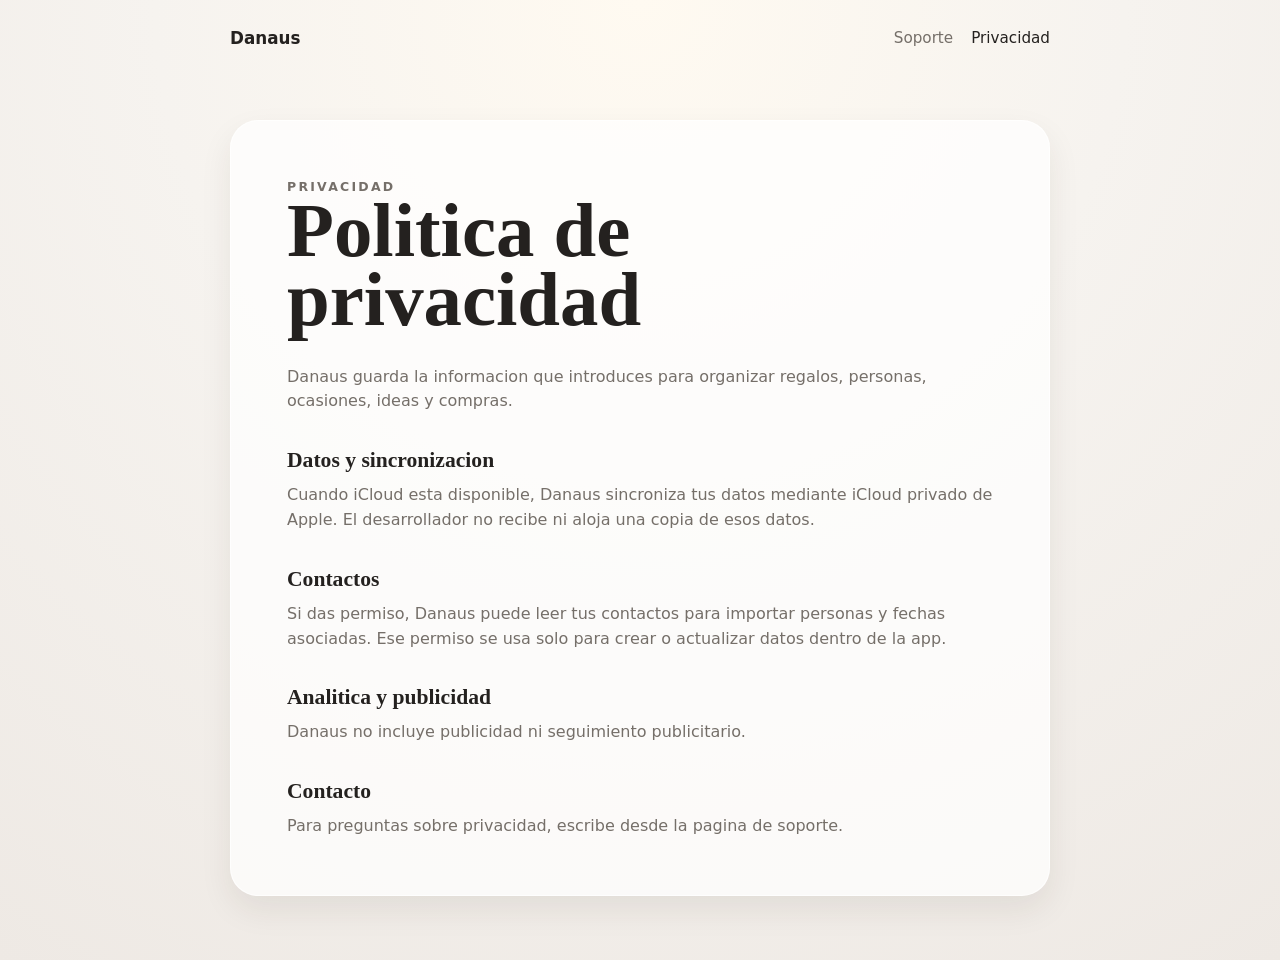
==== privacy.html @ c9a89f8a "Initial Danaus website" ====
<!doctype html>
<html lang="es">
<head>
  <meta charset="utf-8">
  <meta name="viewport" content="width=device-width, initial-scale=1">
  <title>Privacidad - Danaus</title>
  <meta name="description" content="Politica de privacidad de Danaus.">
  <link rel="stylesheet" href="styles.css">
</head>
<body>
  <main class="page narrow">
    <nav class="topbar" aria-label="Navegacion principal">
      <a class="brand" href="index.html">Danaus</a>
      <div class="navlinks">
        <a href="support.html">Soporte</a>
        <a aria-current="page" href="privacy.html">Privacidad</a>
      </div>
    </nav>

    <article class="document">
      <p class="eyebrow">Privacidad</p>
      <h1>Politica de privacidad</h1>
      <p>Danaus guarda la informacion que introduces para organizar regalos, personas, ocasiones, ideas y compras.</p>
      <h2>Datos y sincronizacion</h2>
      <p>Cuando iCloud esta disponible, Danaus sincroniza tus datos mediante iCloud privado de Apple. El desarrollador no recibe ni aloja una copia de esos datos.</p>
      <h2>Contactos</h2>
      <p>Si das permiso, Danaus puede leer tus contactos para importar personas y fechas asociadas. Ese permiso se usa solo para crear o actualizar datos dentro de la app.</p>
      <h2>Analitica y publicidad</h2>
      <p>Danaus no incluye publicidad ni seguimiento publicitario.</p>
      <h2>Contacto</h2>
      <p>Para preguntas sobre privacidad, escribe desde la pagina de soporte.</p>
    </article>
  </main>
</body>
</html>
---- styles.css ----
:root {
  color-scheme: light;
  --bg: #f6f3ef;
  --ink: #24211f;
  --muted: #756f69;
  --line: #ded8d1;
  --card: rgba(255, 255, 255, 0.72);
  --accent: #9b6a12;
  --accent-soft: #fff2dd;
  --shadow: 0 22px 55px rgba(55, 43, 31, 0.12);
}

* {
  box-sizing: border-box;
}

body {
  margin: 0;
  background: radial-gradient(circle at top, #fffaf1 0, var(--bg) 42%, #eee9e4 100%);
  color: var(--ink);
  font-family: ui-serif, Georgia, Cambria, "Times New Roman", serif;
}

a {
  color: inherit;
}

.page {
  min-height: 100vh;
  width: min(1120px, calc(100% - 40px));
  margin: 0 auto;
  padding: 28px 0 64px;
}

.page.narrow {
  width: min(820px, calc(100% - 40px));
}

.topbar {
  display: flex;
  align-items: center;
  justify-content: space-between;
  gap: 24px;
  margin-bottom: 72px;
  font-family: ui-sans-serif, system-ui, -apple-system, BlinkMacSystemFont, "Segoe UI", sans-serif;
}

.brand {
  font-weight: 750;
  font-size: 1.05rem;
  text-decoration: none;
}

.navlinks {
  display: flex;
  gap: 18px;
  color: var(--muted);
  font-size: 0.95rem;
}

.navlinks a {
  text-decoration: none;
}

.navlinks a:hover,
.navlinks a[aria-current="page"] {
  color: var(--ink);
}

.hero {
  display: grid;
  grid-template-columns: minmax(0, 1.05fr) minmax(280px, 0.95fr);
  gap: 56px;
  align-items: center;
}

.eyebrow {
  margin: 0 0 16px;
  color: var(--accent);
  font-family: ui-sans-serif, system-ui, -apple-system, BlinkMacSystemFont, "Segoe UI", sans-serif;
  font-size: 0.78rem;
  font-weight: 720;
  letter-spacing: 0.18em;
  text-transform: uppercase;
}

h1 {
  margin: 0;
  font-size: clamp(3.4rem, 7vw, 6.8rem);
  line-height: 0.9;
  letter-spacing: 0;
}

.lede {
  max-width: 590px;
  margin: 28px 0 0;
  color: var(--muted);
  font-size: clamp(1.2rem, 2.2vw, 1.55rem);
  line-height: 1.42;
}

.availability {
  display: inline-flex;
  margin: 30px 0 0;
  padding: 12px 18px;
  border: 1px solid var(--line);
  border-radius: 999px;
  background: var(--card);
  color: var(--accent);
  font-family: ui-sans-serif, system-ui, -apple-system, BlinkMacSystemFont, "Segoe UI", sans-serif;
  font-weight: 700;
}

.app-card {
  min-height: 430px;
  border: 1px solid rgba(255, 255, 255, 0.68);
  border-radius: 44px;
  background: linear-gradient(145deg, rgba(255, 255, 255, 0.8), rgba(255, 247, 235, 0.58));
  box-shadow: var(--shadow);
  display: grid;
  place-items: center;
}

.icon-shape {
  position: relative;
  width: 230px;
  height: 210px;
}

.heart {
  position: absolute;
  top: 0;
  left: 72px;
  width: 96px;
  height: 96px;
  background: #f7b22c;
  transform: rotate(45deg);
  border-radius: 26px 26px 8px 26px;
  box-shadow: inset 0 -10px 20px rgba(139, 82, 0, 0.12);
}

.heart::before,
.heart::after {
  content: "";
  position: absolute;
  width: 96px;
  height: 96px;
  border-radius: 50%;
  background: #f7b22c;
}

.heart::before {
  left: -48px;
}

.heart::after {
  top: -48px;
}

.note {
  position: absolute;
  left: 30px;
  bottom: 0;
  width: 178px;
  height: 132px;
  border-radius: 26px;
  background: #fff7e6;
  box-shadow: 0 20px 45px rgba(55, 43, 31, 0.18);
}

.note::before,
.note::after {
  content: "";
  position: absolute;
  right: 28px;
  width: 72px;
  height: 9px;
  border-radius: 999px;
  background: #33383b;
}

.note::before {
  top: 42px;
}

.note::after {
  top: 78px;
}

.features {
  display: grid;
  grid-template-columns: repeat(4, minmax(0, 1fr));
  gap: 18px;
  margin-top: 76px;
}

.features article,
.document {
  border: 1px solid rgba(255, 255, 255, 0.72);
  border-radius: 28px;
  background: var(--card);
  box-shadow: 0 14px 32px rgba(55, 43, 31, 0.08);
}

.features article {
  padding: 24px;
}

.features h2,
.document h2 {
  margin: 0 0 10px;
  font-size: 1.35rem;
}

.features p,
.document p {
  margin: 0;
  color: var(--muted);
  font-family: ui-sans-serif, system-ui, -apple-system, BlinkMacSystemFont, "Segoe UI", sans-serif;
  line-height: 1.55;
}

.document {
  padding: clamp(28px, 6vw, 56px);
}

.document h1 {
  margin-bottom: 30px;
  font-size: clamp(2.6rem, 6vw, 4.8rem);
}

.document h2 {
  margin-top: 34px;
}

.button {
  display: inline-flex;
  align-items: center;
  margin-top: 10px;
  padding: 13px 18px;
  border-radius: 999px;
  background: var(--accent-soft);
  color: var(--accent);
  font-weight: 750;
  text-decoration: none;
}

@media (max-width: 820px) {
  .topbar {
    margin-bottom: 48px;
  }

  .hero,
  .features {
    grid-template-columns: 1fr;
  }

  .app-card {
    min-height: 320px;
  }
}
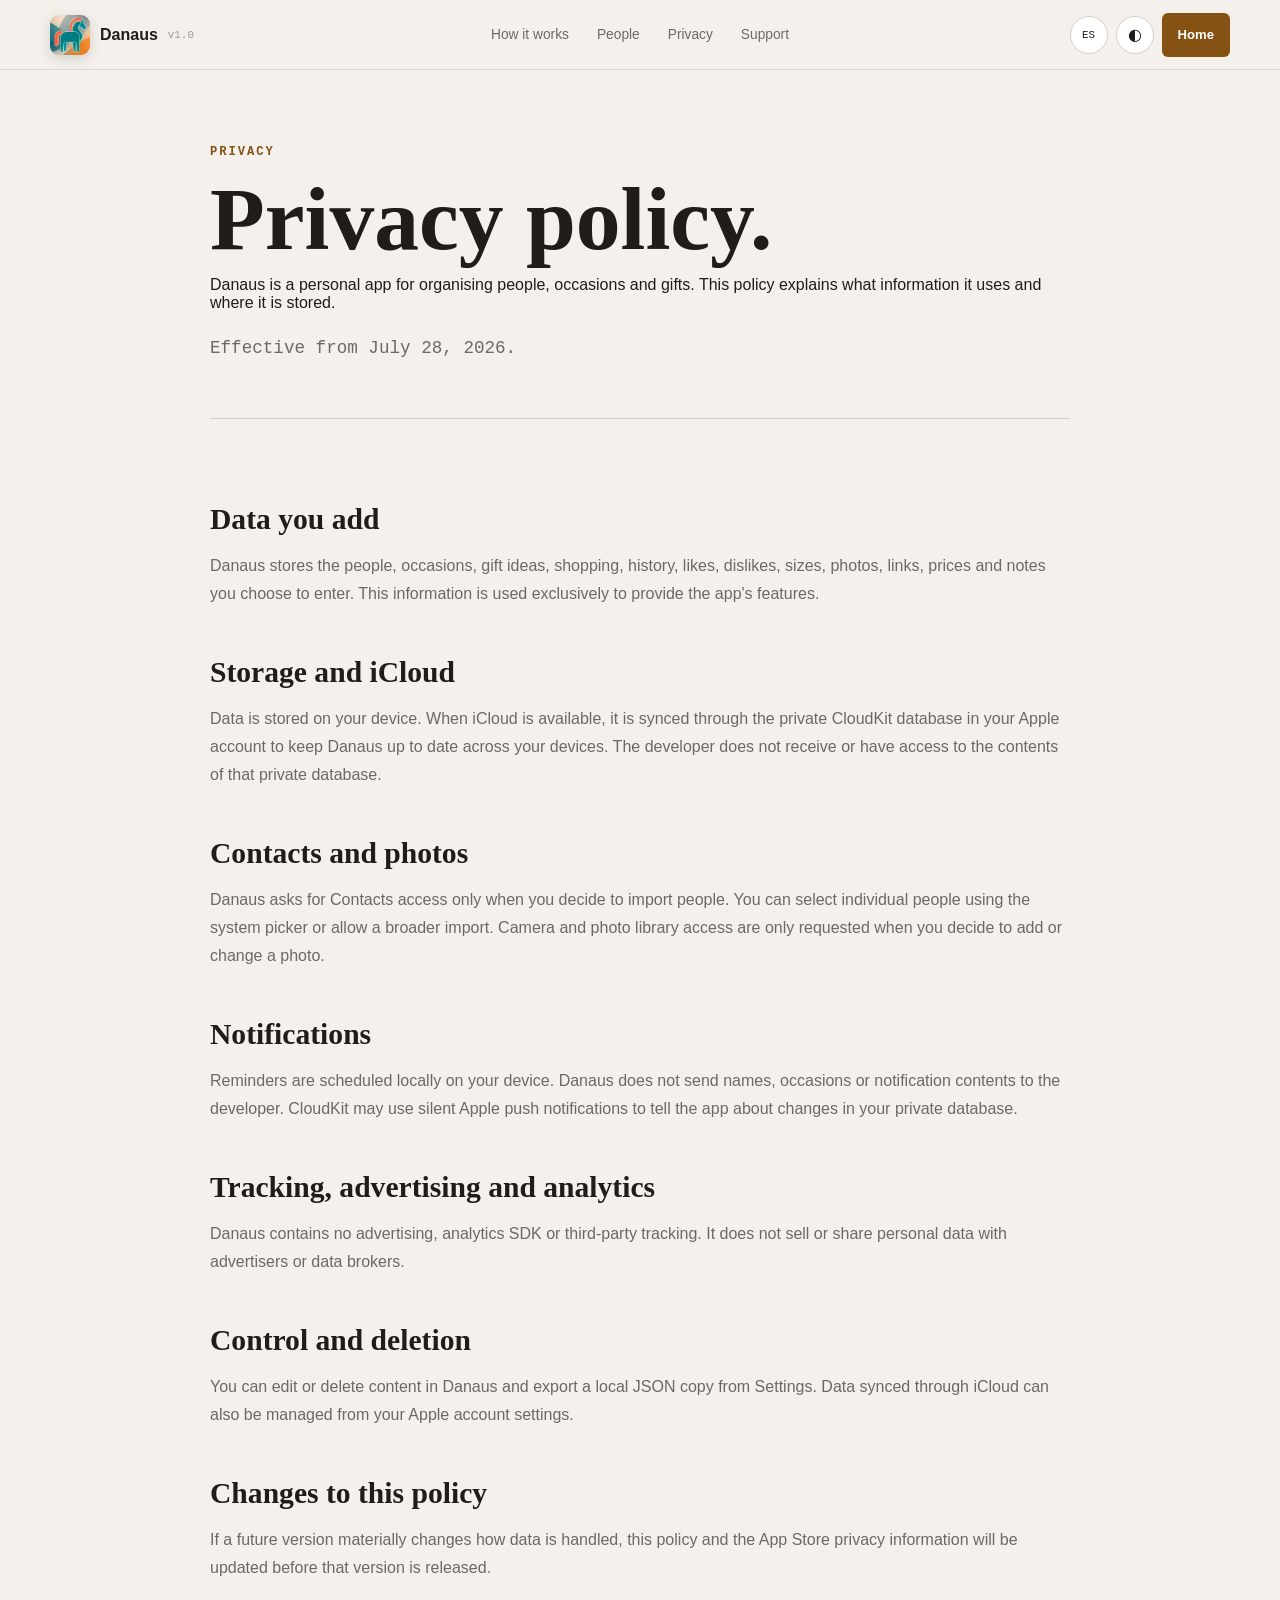
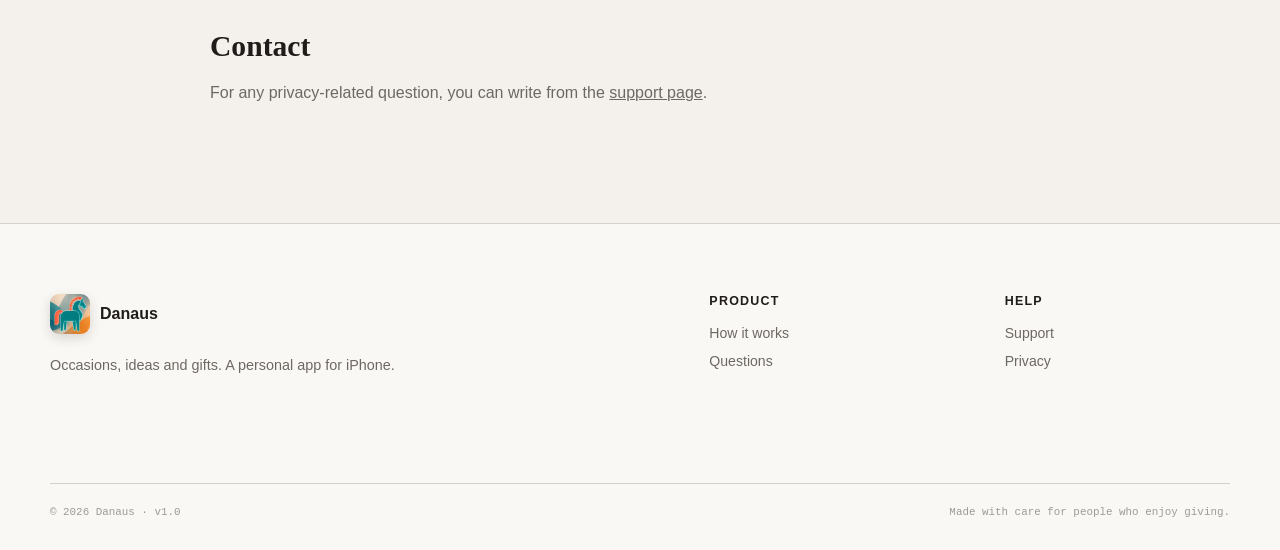
==== commit d0816e5c: "Redesign public Danaus website" ====
--- a/privacy.html
+++ b/privacy.html
@@ -3,34 +3,93 @@
 <head>
   <meta charset="utf-8">
   <meta name="viewport" content="width=device-width, initial-scale=1">
-  <title>Privacidad - Danaus</title>
-  <meta name="description" content="Politica de privacidad de Danaus.">
+  <meta name="theme-color" content="#f4f1ed">
+  <title>Privacidad · Danaus</title>
+  <meta name="description" content="Política de privacidad de Danaus.">
+  <link rel="canonical" href="https://danaus.app/privacy.html">
+  <link rel="icon" href="assets/favicon-64.png">
+  <link rel="apple-touch-icon" href="assets/apple-touch-icon.png">
   <link rel="stylesheet" href="styles.css">
+  <script src="script.js" defer></script>
 </head>
 <body>
-  <main class="page narrow">
-    <nav class="topbar" aria-label="Navegacion principal">
-      <a class="brand" href="index.html">Danaus</a>
-      <div class="navlinks">
-        <a href="support.html">Soporte</a>
-        <a aria-current="page" href="privacy.html">Privacidad</a>
-      </div>
-    </nav>
+  <a class="skip-link" href="#main" data-copy="skip">Saltar al contenido</a>
+  <nav class="site-nav" aria-label="Navegación principal">
+    <a class="brand" href="index.html">
+      <img src="assets/danaus-icon.png" alt="" width="40" height="40">
+      <span>Danaus</span>
+      <small>v1.0</small>
+    </a>
+    <div class="nav-links">
+      <a href="index.html#como" data-copy="navHow">Cómo funciona</a>
+      <a href="index.html#personas" data-copy="navPeople">Personas</a>
+      <a aria-current="page" href="privacy.html" data-copy="privacy">Privacidad</a>
+      <a href="support.html" data-copy="support">Soporte</a>
+    </div>
+    <div class="nav-actions">
+      <button class="icon-button language-button" type="button" aria-label="Cambiar idioma"><span aria-hidden="true">EN</span></button>
+      <button class="icon-button theme-button" type="button" aria-label="Cambiar tema"><span aria-hidden="true">◐</span></button>
+      <a class="nav-cta" href="index.html" data-copy="backHome">Inicio</a>
+    </div>
+  </nav>
+
+  <main class="document-page" id="main">
+    <header class="document-header">
+      <p class="eyebrow" data-copy="privacyPolicyEyebrow">Privacidad</p>
+      <h1 data-copy="privacyPolicyTitle">Política de privacidad.</h1>
+      <p data-copy="privacyPolicyLead">Danaus es una aplicación personal para organizar personas, ocasiones y regalos. Esta política explica qué información utiliza y dónde se almacena.</p>
+      <p class="document-meta" data-copy="privacyEffective">En vigor desde el 28 de julio de 2026.</p>
+    </header>
 
     <article class="document">
-      <p class="eyebrow">Privacidad</p>
-      <h1>Politica de privacidad</h1>
-      <p>Danaus guarda la informacion que introduces para organizar regalos, personas, ocasiones, ideas y compras.</p>
-      <h2>Datos y sincronizacion</h2>
-      <p>Cuando iCloud esta disponible, Danaus sincroniza tus datos mediante iCloud privado de Apple. El desarrollador no recibe ni aloja una copia de esos datos.</p>
-      <h2>Contactos</h2>
-      <p>Si das permiso, Danaus puede leer tus contactos para importar personas y fechas asociadas. Ese permiso se usa solo para crear o actualizar datos dentro de la app.</p>
-      <h2>Analitica y publicidad</h2>
-      <p>Danaus no incluye publicidad ni seguimiento publicitario.</p>
-      <h2>Contacto</h2>
-      <p>Para preguntas sobre privacidad, escribe desde la pagina de soporte.</p>
+      <h2 data-copy="policyDataTitle">Datos que añades</h2>
+      <p data-copy="policyDataText">Danaus guarda las personas, ocasiones, ideas de regalo, compras, histórico, gustos, aversiones, tallas, fotos, enlaces, precios y notas que decides introducir. Esta información se usa exclusivamente para proporcionar las funciones de la app.</p>
+
+      <h2 data-copy="policyCloudTitle">Almacenamiento e iCloud</h2>
+      <p data-copy="policyCloudText">Los datos se guardan en el dispositivo. Cuando iCloud está disponible, se sincronizan mediante la base privada de CloudKit de tu cuenta de Apple para mantener Danaus actualizado entre tus dispositivos. El desarrollador no recibe ni puede consultar el contenido de esa base privada.</p>
+
+      <h2 data-copy="policyContactsTitle">Contactos y fotos</h2>
+      <p data-copy="policyContactsText">Danaus solicita acceso a Contactos únicamente cuando decides importar personas. Puedes elegir personas concretas con el selector del sistema o permitir una importación más amplia. La cámara y la fototeca sólo se solicitan cuando decides añadir o cambiar una foto.</p>
+
+      <h2 data-copy="policyNotificationsTitle">Notificaciones</h2>
+      <p data-copy="policyNotificationsText">Los recordatorios se programan localmente en el dispositivo. Danaus no envía al desarrollador los nombres, las ocasiones ni el contenido de las notificaciones. CloudKit puede utilizar notificaciones remotas silenciosas de Apple para informar a la app de cambios en tu base privada.</p>
+
+      <h2 data-copy="policyTrackingTitle">Seguimiento, publicidad y analítica</h2>
+      <p data-copy="policyTrackingText">Danaus no contiene publicidad, SDK de analítica ni seguimiento de terceros. No vende ni comparte datos personales con anunciantes o intermediarios de datos.</p>
+
+      <h2 data-copy="policyControlTitle">Control y eliminación</h2>
+      <p data-copy="policyControlText">Puedes editar o eliminar contenido dentro de Danaus y exportar una copia local en formato JSON desde Ajustes. Los datos sincronizados con iCloud también pueden gestionarse desde los ajustes de tu cuenta de Apple.</p>
+
+      <h2 data-copy="policyChangesTitle">Cambios en esta política</h2>
+      <p data-copy="policyChangesText">Si una versión futura cambia de forma material el tratamiento de datos, esta política y la información de privacidad de App Store se actualizarán antes de publicar esa versión.</p>
+
+      <h2 data-copy="policyContactTitle">Contacto</h2>
+      <p><span data-copy="policyContactText">Para cualquier pregunta relacionada con la privacidad puedes escribir desde la página de</span> <a href="support.html" data-copy="supportLower">soporte</a>.</p>
     </article>
   </main>
+
+  <footer class="site-footer">
+    <div class="footer-brand">
+      <a class="brand" href="index.html">
+        <img src="assets/danaus-icon.png" alt="" width="40" height="40">
+        <span>Danaus</span>
+      </a>
+      <p data-copy="footerTagline">Ocasiones, ideas y regalos. Una app personal para iPhone.</p>
+    </div>
+    <div class="footer-links">
+      <h3 data-copy="footerProduct">Producto</h3>
+      <a href="index.html#como" data-copy="navHow">Cómo funciona</a>
+      <a href="index.html#preguntas" data-copy="navQuestions">Preguntas</a>
+    </div>
+    <div class="footer-links">
+      <h3 data-copy="footerHelp">Ayuda</h3>
+      <a href="support.html" data-copy="support">Soporte</a>
+      <a href="privacy.html" data-copy="privacy">Privacidad</a>
+    </div>
+    <div class="footer-bottom">
+      <span>© 2026 Danaus · v1.0</span>
+      <span data-copy="footerClosing">Hecho con cuidado para quienes disfrutan regalando.</span>
+    </div>
+  </footer>
 </body>
 </html>
-
--- a/styles.css
+++ b/styles.css
@@ -1,261 +1,1188 @@
 :root {
   color-scheme: light;
-  --bg: #f6f3ef;
-  --ink: #24211f;
-  --muted: #756f69;
-  --line: #ded8d1;
-  --card: rgba(255, 255, 255, 0.72);
-  --accent: #9b6a12;
-  --accent-soft: #fff2dd;
-  --shadow: 0 22px 55px rgba(55, 43, 31, 0.12);
+  --background: #f4f1ed;
+  --surface: #ffffff;
+  --surface-elevated: #faf8f5;
+  --surface-muted: #eae7e3;
+  --ink: #1f1c1a;
+  --muted: #6e6863;
+  --tertiary: #9f9994;
+  --line: #d6d0ca;
+  --border: #c7c1bb;
+  --accent: #855214;
+  --accent-strong: #6d3f0a;
+  --accent-fill: #f9dfbd;
+  --success: #2e7a54;
+  --birthday: #08a3cc;
+  --birthday-dark: #005c73;
+  --valentine: #ba381f;
+  --christmas: #0da923;
+  --kings: #613da8;
+  --anniversary: #e0a314;
+  --shadow: 0 24px 70px rgba(31, 24, 18, 0.12);
+  --serif: ui-serif, "Iowan Old Style", "Palatino Linotype", Palatino, Georgia, serif;
+  --sans: -apple-system, BlinkMacSystemFont, "SF Pro Text", "Helvetica Neue", Arial, sans-serif;
+  --mono: "SFMono-Regular", Consolas, "Liberation Mono", monospace;
+  --content: 1180px;
+}
+
+html[data-theme="dark"] {
+  color-scheme: dark;
+  --background: #0e0d0c;
+  --surface: #1d1b19;
+  --surface-elevated: #282421;
+  --surface-muted: #302c2a;
+  --ink: #f5efe8;
+  --muted: #bdb3a9;
+  --tertiary: #918982;
+  --line: #413c38;
+  --border: #514b46;
+  --accent: #f0aa57;
+  --accent-strong: #ffc477;
+  --accent-fill: #4a341d;
+  --success: #64c68c;
+  --birthday: #40c7f0;
+  --birthday-dark: #61d6f6;
+  --valentine: #fa6b57;
+  --christmas: #47c75e;
+  --kings: #a984f2;
+  --anniversary: #f5ba3d;
+  --shadow: 0 26px 80px rgba(0, 0, 0, 0.34);
 }
 
 * {
   box-sizing: border-box;
 }
 
+html {
+  scroll-behavior: smooth;
+}
+
 body {
   margin: 0;
-  background: radial-gradient(circle at top, #fffaf1 0, var(--bg) 42%, #eee9e4 100%);
+  overflow-x: hidden;
+  background: var(--background);
   color: var(--ink);
-  font-family: ui-serif, Georgia, Cambria, "Times New Roman", serif;
+  font-family: var(--sans);
+  text-rendering: optimizeLegibility;
+  -webkit-font-smoothing: antialiased;
+}
+
+button,
+a {
+  -webkit-tap-highlight-color: transparent;
 }
 
 a {
   color: inherit;
 }
 
-.page {
-  min-height: 100vh;
-  width: min(1120px, calc(100% - 40px));
-  margin: 0 auto;
-  padding: 28px 0 64px;
-}
-
-.page.narrow {
-  width: min(820px, calc(100% - 40px));
-}
-
-.topbar {
+button {
+  font: inherit;
+}
+
+img {
+  display: block;
+  max-width: 100%;
+}
+
+.skip-link {
+  position: fixed;
+  top: 12px;
+  left: 12px;
+  z-index: 100;
+  padding: 10px 14px;
+  transform: translateY(-150%);
+  border-radius: 6px;
+  background: var(--ink);
+  color: var(--background);
+}
+
+.skip-link:focus {
+  transform: translateY(0);
+}
+
+.site-nav {
+  position: fixed;
+  inset: 0 0 auto;
+  z-index: 20;
+  min-height: 70px;
+  display: grid;
+  grid-template-columns: 1fr auto 1fr;
+  align-items: center;
+  gap: 30px;
+  padding: 12px max(24px, calc((100vw - var(--content)) / 2));
+  border-bottom: 1px solid color-mix(in srgb, var(--line), transparent 25%);
+  background: color-mix(in srgb, var(--background), transparent 10%);
+  backdrop-filter: blur(22px) saturate(150%);
+  -webkit-backdrop-filter: blur(22px) saturate(150%);
+}
+
+.brand {
+  display: inline-flex;
+  align-items: center;
+  justify-self: start;
+  gap: 10px;
+  width: max-content;
+  color: var(--ink);
+  font-weight: 760;
+  text-decoration: none;
+}
+
+.brand img {
+  border-radius: 9px;
+  box-shadow: 0 4px 12px rgba(36, 29, 22, 0.16);
+}
+
+.brand small {
+  color: var(--tertiary);
+  font-family: var(--mono);
+  font-size: 0.68rem;
+  font-weight: 500;
+}
+
+.nav-links,
+.nav-actions {
   display: flex;
   align-items: center;
+}
+
+.nav-links {
+  justify-content: center;
+  gap: 28px;
+}
+
+.nav-links a {
+  color: var(--muted);
+  font-size: 0.86rem;
+  text-decoration: none;
+}
+
+.nav-links a:hover {
+  color: var(--ink);
+}
+
+.nav-actions {
+  justify-content: flex-end;
+  gap: 8px;
+}
+
+.icon-button {
+  width: 38px;
+  height: 38px;
+  display: grid;
+  place-items: center;
+  border: 1px solid var(--line);
+  border-radius: 50%;
+  background: var(--surface);
+  color: var(--ink);
+  cursor: pointer;
+}
+
+.language-button {
+  font-family: var(--mono);
+  font-size: 0.68rem;
+}
+
+.theme-button {
+  font-size: 1rem;
+}
+
+.nav-cta,
+.primary-button,
+.secondary-button {
+  min-height: 44px;
+  display: inline-flex;
+  align-items: center;
+  justify-content: center;
+  border-radius: 6px;
+  font-weight: 720;
+  text-decoration: none;
+  transition: transform 160ms ease, background-color 160ms ease, color 160ms ease;
+}
+
+.nav-cta {
+  padding: 0 16px;
+  background: var(--accent);
+  color: #fff;
+  font-size: 0.82rem;
+}
+
+.hero {
+  position: relative;
+  min-height: min(940px, 100svh);
+  display: grid;
+  align-items: center;
+  overflow: hidden;
+  padding: 140px max(24px, calc((100vw - var(--content)) / 2)) 110px;
+  isolation: isolate;
+}
+
+.hero::after {
+  content: "";
+  position: absolute;
+  inset: auto 0 0;
+  z-index: -2;
+  height: 1px;
+  background: var(--line);
+}
+
+.hero-art {
+  position: absolute;
+  z-index: -1;
+  inset: 0;
+  background: url("assets/danaus-icon.png") center 42% / cover no-repeat;
+  opacity: 0.16;
+}
+
+html[data-theme="dark"] .hero-art {
+  background-image: url("assets/danaus-icon-dark.png");
+}
+
+html[data-theme="dark"] .brand img,
+html[data-theme="dark"] .closing-icon img {
+  content: url("assets/danaus-icon-dark.png");
+}
+
+.hero-content {
+  width: min(820px, 100%);
+}
+
+.eyebrow {
+  margin: 0 0 18px;
+  color: var(--accent);
+  font-family: var(--mono);
+  font-size: 0.76rem;
+  font-weight: 700;
+  letter-spacing: 0.16em;
+  text-transform: uppercase;
+}
+
+h1,
+h2,
+h3,
+p {
+  overflow-wrap: break-word;
+}
+
+h1,
+h2 {
+  font-family: var(--serif);
+  font-weight: 600;
+  letter-spacing: 0;
+}
+
+h1 {
+  max-width: 900px;
+  margin: 0;
+  font-size: clamp(3.4rem, 6.8vw, 6.8rem);
+  line-height: 0.93;
+}
+
+.hero-lede {
+  max-width: 650px;
+  margin: 28px 0 0;
+  color: var(--muted);
+  font-size: clamp(1.08rem, 1.7vw, 1.34rem);
+  line-height: 1.55;
+}
+
+.hero-actions {
+  display: flex;
+  flex-wrap: wrap;
+  gap: 10px;
+  margin-top: 34px;
+}
+
+.primary-button,
+.secondary-button {
+  padding: 0 20px;
+}
+
+.primary-button {
+  background: var(--accent);
+  color: #fff;
+}
+
+.secondary-button {
+  border: 1px solid var(--line);
+  background: var(--surface);
+  color: var(--ink);
+}
+
+.nav-cta:hover,
+.primary-button:hover,
+.secondary-button:hover {
+  transform: translateY(-2px);
+}
+
+.hero-meta {
+  margin: 18px 0 0;
+  color: var(--tertiary);
+  font-family: var(--mono);
+  font-size: 0.68rem;
+  line-height: 1.6;
+}
+
+.scroll-cue {
+  position: absolute;
+  bottom: 30px;
+  left: 50%;
+  width: 44px;
+  height: 44px;
+  display: grid;
+  place-items: center;
+  border: 1px solid var(--line);
+  border-radius: 50%;
+  color: var(--muted);
+  text-decoration: none;
+}
+
+.occasion-strip {
+  min-height: 90px;
+  display: flex;
+  align-items: center;
+  justify-content: center;
+  gap: 14px;
+  overflow-x: auto;
+  padding: 22px 24px;
+  border-bottom: 1px solid var(--line);
+  background: var(--surface-elevated);
+  scrollbar-width: none;
+}
+
+.occasion-strip::-webkit-scrollbar {
+  display: none;
+}
+
+.occasion {
+  flex: 0 0 auto;
+  display: inline-flex;
+  align-items: center;
+  gap: 9px;
+  color: var(--muted);
+  font-family: var(--serif);
+  font-size: 1rem;
+}
+
+.occasion::before {
+  content: "";
+  width: 9px;
+  height: 9px;
+  border-radius: 50%;
+  background: currentColor;
+}
+
+.occasion.birthday { color: var(--birthday-dark); }
+.occasion.anniversary { color: var(--accent); }
+.occasion.valentine { color: var(--valentine); }
+.occasion.christmas { color: var(--christmas); }
+.occasion.kings { color: var(--kings); }
+
+.section,
+.product-section,
+.privacy-section,
+.closing-section,
+.site-footer {
+  padding-right: max(24px, calc((100vw - var(--content)) / 2));
+  padding-left: max(24px, calc((100vw - var(--content)) / 2));
+}
+
+.section {
+  padding-top: 130px;
+  padding-bottom: 130px;
+}
+
+.section-heading {
+  max-width: 810px;
+}
+
+.section-heading.compact {
+  max-width: 720px;
+}
+
+.section-heading h2,
+.product-copy h2,
+.privacy-copy h2,
+.closing-section h2 {
+  margin: 0;
+  font-size: clamp(2.7rem, 5.2vw, 5.3rem);
+  line-height: 0.98;
+}
+
+.section-heading > p:last-child,
+.product-copy > p,
+.privacy-copy > p,
+.closing-section > p {
+  margin: 24px 0 0;
+  color: var(--muted);
+  font-size: 1.08rem;
+  line-height: 1.65;
+}
+
+.steps {
+  display: grid;
+  grid-template-columns: repeat(3, minmax(0, 1fr));
+  gap: 1px;
+  margin-top: 80px;
+  border-top: 1px solid var(--line);
+  border-bottom: 1px solid var(--line);
+  background: var(--line);
+}
+
+.steps article {
+  min-height: 315px;
+  padding: 34px;
+  background: var(--background);
+}
+
+.step-number {
+  display: block;
+  color: var(--accent);
+  font-family: var(--mono);
+  font-size: 0.75rem;
+}
+
+.steps h3,
+.feature-list h3 {
+  margin: 62px 0 10px;
+  font-family: var(--serif);
+  font-size: 1.65rem;
+  font-weight: 600;
+}
+
+.steps p,
+.feature-list p {
+  margin: 0;
+  color: var(--muted);
+  line-height: 1.6;
+}
+
+.product-section {
+  min-height: 900px;
+  display: grid;
+  grid-template-columns: minmax(0, 0.84fr) minmax(430px, 1.16fr);
+  align-items: center;
+  gap: 80px;
+  padding-top: 110px;
+  padding-bottom: 110px;
+  overflow: hidden;
+  background: var(--surface-elevated);
+}
+
+.check-list {
+  display: grid;
+  gap: 14px;
+  margin: 32px 0 0;
+  padding: 0;
+  list-style: none;
+  color: var(--muted);
+}
+
+.check-list li {
+  position: relative;
+  padding-left: 25px;
+  line-height: 1.5;
+}
+
+.check-list li::before {
+  content: "";
+  position: absolute;
+  top: 0.62em;
+  left: 0;
+  width: 8px;
+  height: 8px;
+  border-radius: 50%;
+  background: var(--accent);
+}
+
+.phone-stage {
+  min-height: 690px;
+  display: grid;
+  place-items: center;
+  perspective: 1200px;
+}
+
+.phone {
+  position: relative;
+  width: min(420px, 100%);
+  min-height: 770px;
+  padding: 25px 24px 88px;
+  overflow: hidden;
+  border: 9px solid var(--ink);
+  border-radius: 54px;
+  background: var(--background);
+  box-shadow: 0 38px 100px rgba(32, 24, 17, 0.24);
+  transform: rotateY(-6deg) rotateX(2deg);
+}
+
+.phone::before {
+  content: "";
+  position: absolute;
+  top: 13px;
+  left: 50%;
+  width: 105px;
+  height: 30px;
+  transform: translateX(-50%);
+  border-radius: 999px;
+  background: var(--ink);
+}
+
+.phone-status {
+  display: flex;
+  justify-content: space-between;
+  padding: 2px 8px 28px;
+  font-size: 0.72rem;
+  font-weight: 700;
+}
+
+.phone-toolbar {
+  display: grid;
+  grid-template-columns: auto auto 1fr;
+  gap: 8px;
+}
+
+.phone-toolbar button {
+  min-height: 38px;
+  border: 1px solid var(--line);
+  border-radius: 18px;
+  background: color-mix(in srgb, var(--surface), transparent 10%);
+  color: var(--ink);
+}
+
+.phone-toolbar button:last-child {
+  justify-self: end;
+  width: 42px;
+  border-radius: 50%;
+  color: var(--accent);
+  font-size: 1.25rem;
+}
+
+.phone > h3 {
+  margin: 28px 0 27px;
+  font-family: var(--serif);
+  font-size: 2.55rem;
+  font-weight: 600;
+}
+
+.occasion-group {
+  margin-top: 24px;
+}
+
+.occasion-group > p {
+  display: flex;
+  align-items: center;
+  gap: 12px;
+  margin: 0 0 7px;
+  color: var(--muted);
+  font-family: var(--mono);
+  font-size: 0.65rem;
+  font-weight: 700;
+  letter-spacing: 0.12em;
+  text-transform: uppercase;
+}
+
+.occasion-group > p::after {
+  content: "";
+  height: 1px;
+  flex: 1;
+  background: var(--line);
+}
+
+.person-row {
+  min-height: 78px;
+  display: grid;
+  grid-template-columns: 48px minmax(0, 1fr) auto;
+  align-items: center;
+  gap: 12px;
+  border-bottom: 1px solid var(--line);
+}
+
+.avatar {
+  width: 44px;
+  height: 44px;
+  display: grid;
+  place-items: center;
+  border-radius: 50%;
+  color: #fff;
+  font-family: var(--serif);
+  font-size: 1.1rem;
+}
+
+.avatar-coral { background: #c75b44; }
+.avatar-teal { background: #337d82; }
+.avatar-gold { background: #a87518; }
+
+.person-copy {
+  min-width: 0;
+}
+
+.person-copy strong,
+.person-copy small {
+  display: block;
+}
+
+.person-copy strong {
+  overflow: hidden;
+  font-family: var(--serif);
+  font-size: 1.03rem;
+  font-weight: 600;
+  text-overflow: ellipsis;
+  white-space: nowrap;
+}
+
+.person-copy small {
+  margin-top: 4px;
+  color: var(--muted);
+  font-size: 0.72rem;
+}
+
+.dot {
+  width: 7px;
+  height: 7px;
+  display: inline-block;
+  margin-right: 6px;
+  border-radius: 50%;
+}
+
+.birthday-dot { background: var(--birthday); }
+.anniversary-dot { background: var(--anniversary); }
+.kings-dot { background: var(--kings); }
+
+.person-row time {
+  color: var(--accent);
+  font-family: var(--serif);
+  font-size: 0.88rem;
+}
+
+.tab-bar {
+  position: absolute;
+  right: 14px;
+  bottom: 14px;
+  left: 14px;
+  height: 64px;
+  display: grid;
+  grid-template-columns: repeat(5, 1fr);
+  align-items: center;
+  padding: 5px;
+  border: 1px solid var(--line);
+  border-radius: 28px;
+  background: color-mix(in srgb, var(--surface), transparent 8%);
+  box-shadow: 0 10px 28px rgba(31, 24, 18, 0.12);
+}
+
+.tab-bar span {
+  height: 52px;
+  display: grid;
+  place-items: center;
+  padding: 3px;
+  color: var(--muted);
+  font-size: 0.58rem;
+  text-align: center;
+}
+
+.tab-bar .selected {
+  border-radius: 23px;
+  background: var(--accent-fill);
+  color: var(--accent-strong);
+  font-weight: 700;
+}
+
+.people-section {
+  border-bottom: 1px solid var(--line);
+}
+
+.feature-list {
+  display: grid;
+  grid-template-columns: repeat(2, minmax(0, 1fr));
+  margin-top: 80px;
+  border-top: 1px solid var(--line);
+}
+
+.feature-list article {
+  position: relative;
+  min-height: 270px;
+  padding: 34px 38px;
+  border-bottom: 1px solid var(--line);
+}
+
+.feature-list article:nth-child(odd) {
+  border-right: 1px solid var(--line);
+}
+
+.feature-mark {
+  position: absolute;
+  top: 36px;
+  right: 38px;
+  width: 18px;
+  height: 18px;
+  border-radius: 50%;
+}
+
+.birthday-mark { background: var(--birthday); }
+.valentine-mark { background: var(--valentine); }
+.kings-mark { background: var(--kings); }
+.anniversary-mark { background: var(--anniversary); }
+
+.feature-list h3 {
+  margin-top: 62px;
+}
+
+.privacy-section {
+  min-height: 820px;
+  display: grid;
+  grid-template-columns: minmax(300px, 0.86fr) minmax(0, 1.14fr);
+  align-items: center;
+  gap: 100px;
+  padding-top: 120px;
+  padding-bottom: 120px;
+  background: #123c3d;
+  color: #f8f2ea;
+}
+
+.privacy-copy {
+  max-width: 660px;
+}
+
+.privacy-copy .eyebrow {
+  color: #efb66e;
+}
+
+.privacy-copy > p,
+.privacy-facts p {
+  color: #c8d5d1;
+}
+
+.privacy-visual {
+  position: relative;
+  width: min(430px, 100%);
+  aspect-ratio: 1;
+  display: grid;
+  place-items: center;
+}
+
+.privacy-visual img {
+  width: 78%;
+  border-radius: 22%;
+  box-shadow: 0 28px 80px rgba(0, 0, 0, 0.28);
+  transform: rotate(-3deg);
+}
+
+.cloud-label {
+  position: absolute;
+  right: 0;
+  bottom: 12%;
+  padding: 10px 15px;
+  border: 1px solid rgba(255, 255, 255, 0.2);
+  border-radius: 6px;
+  background: rgba(255, 255, 255, 0.13);
+  color: #fff;
+  font-family: var(--mono);
+  font-size: 0.75rem;
+  backdrop-filter: blur(12px);
+}
+
+.privacy-facts {
+  display: grid;
+  gap: 17px;
+  margin-top: 32px;
+}
+
+.privacy-facts p {
+  margin: 0;
+  line-height: 1.55;
+}
+
+.privacy-facts strong {
+  color: #fff;
+}
+
+.text-link {
+  display: inline-block;
+  margin-top: 30px;
+  color: #efb66e;
+  font-weight: 700;
+  text-decoration: none;
+}
+
+.faq-section {
+  background: var(--surface-elevated);
+}
+
+.faq-list {
+  margin-top: 65px;
+  border-top: 1px solid var(--line);
+}
+
+.faq-list details {
+  border-bottom: 1px solid var(--line);
+}
+
+.faq-list summary {
+  position: relative;
+  padding: 27px 48px 27px 0;
+  cursor: pointer;
+  font-family: var(--serif);
+  font-size: clamp(1.3rem, 2.3vw, 2rem);
+  font-weight: 600;
+  list-style: none;
+}
+
+.faq-list summary::-webkit-details-marker {
+  display: none;
+}
+
+.faq-list summary::after {
+  content: "+";
+  position: absolute;
+  top: 50%;
+  right: 8px;
+  transform: translateY(-50%);
+  color: var(--accent);
+  font-family: var(--sans);
+  font-size: 1.6rem;
+  font-weight: 400;
+}
+
+.faq-list details[open] summary::after {
+  content: "−";
+}
+
+.faq-list details p {
+  max-width: 790px;
+  margin: -8px 0 28px;
+  color: var(--muted);
+  line-height: 1.65;
+}
+
+.closing-section {
+  min-height: 780px;
+  display: flex;
+  flex-direction: column;
+  align-items: center;
+  justify-content: center;
+  padding-top: 110px;
+  padding-bottom: 110px;
+  text-align: center;
+}
+
+.closing-icon {
+  width: 150px;
+  margin-bottom: 34px;
+}
+
+.closing-icon img {
+  border-radius: 29px;
+  box-shadow: var(--shadow);
+}
+
+.closing-section h2 {
+  max-width: 780px;
+}
+
+.closing-section > p {
+  max-width: 650px;
+}
+
+.closing-section .primary-button {
+  margin-top: 30px;
+}
+
+.site-footer {
+  display: grid;
+  grid-template-columns: minmax(260px, 1.7fr) minmax(150px, 0.65fr) minmax(150px, 0.65fr);
+  gap: 70px;
+  padding-top: 70px;
+  padding-bottom: 32px;
+  border-top: 1px solid var(--line);
+  background: var(--surface-elevated);
+}
+
+.footer-brand p {
+  max-width: 410px;
+  margin: 16px 0 0;
+  color: var(--muted);
+  font-size: 0.9rem;
+  line-height: 1.55;
+}
+
+.footer-brand p + p {
+  margin-top: 8px;
+}
+
+.footer-links {
+  display: grid;
+  align-content: start;
+  gap: 12px;
+}
+
+.footer-links h3 {
+  margin: 0 0 5px;
+  font-size: 0.78rem;
+  text-transform: uppercase;
+  letter-spacing: 0.1em;
+}
+
+.footer-links a {
+  color: var(--muted);
+  font-size: 0.88rem;
+  text-decoration: none;
+}
+
+.footer-bottom {
+  grid-column: 1 / -1;
+  display: flex;
   justify-content: space-between;
   gap: 24px;
-  margin-bottom: 72px;
-  font-family: ui-sans-serif, system-ui, -apple-system, BlinkMacSystemFont, "Segoe UI", sans-serif;
-}
-
-.brand {
-  font-weight: 750;
-  font-size: 1.05rem;
-  text-decoration: none;
-}
-
-.navlinks {
-  display: flex;
-  gap: 18px;
-  color: var(--muted);
-  font-size: 0.95rem;
-}
-
-.navlinks a {
-  text-decoration: none;
-}
-
-.navlinks a:hover,
-.navlinks a[aria-current="page"] {
+  margin-top: 36px;
+  padding-top: 22px;
+  border-top: 1px solid var(--line);
+  color: var(--tertiary);
+  font-family: var(--mono);
+  font-size: 0.68rem;
+}
+
+.document-page {
+  min-height: 100vh;
+  padding: 145px max(24px, calc((100vw - 860px) / 2)) 100px;
+}
+
+.document-header {
+  margin-bottom: 55px;
+}
+
+.document-header h1 {
+  font-size: clamp(3.2rem, 7vw, 6rem);
+}
+
+.document-header > p:last-child {
+  max-width: 660px;
+  margin: 22px 0 0;
+  color: var(--muted);
+  font-size: 1.1rem;
+  line-height: 1.65;
+}
+
+.document {
+  padding-top: 36px;
+  border-top: 1px solid var(--line);
+}
+
+.document h2 {
+  margin: 48px 0 12px;
+  font-family: var(--serif);
+  font-size: 1.85rem;
+  font-weight: 600;
+}
+
+.document p,
+.document li {
+  color: var(--muted);
+  line-height: 1.75;
+}
+
+.document strong {
   color: var(--ink);
 }
 
-.hero {
-  display: grid;
-  grid-template-columns: minmax(0, 1.05fr) minmax(280px, 0.95fr);
-  gap: 56px;
-  align-items: center;
-}
-
-.eyebrow {
-  margin: 0 0 16px;
-  color: var(--accent);
-  font-family: ui-sans-serif, system-ui, -apple-system, BlinkMacSystemFont, "Segoe UI", sans-serif;
-  font-size: 0.78rem;
-  font-weight: 720;
-  letter-spacing: 0.18em;
-  text-transform: uppercase;
-}
-
-h1 {
-  margin: 0;
-  font-size: clamp(3.4rem, 7vw, 6.8rem);
-  line-height: 0.9;
-  letter-spacing: 0;
-}
-
-.lede {
-  max-width: 590px;
-  margin: 28px 0 0;
-  color: var(--muted);
-  font-size: clamp(1.2rem, 2.2vw, 1.55rem);
-  line-height: 1.42;
-}
-
-.availability {
-  display: inline-flex;
-  margin: 30px 0 0;
-  padding: 12px 18px;
-  border: 1px solid var(--line);
-  border-radius: 999px;
-  background: var(--card);
-  color: var(--accent);
-  font-family: ui-sans-serif, system-ui, -apple-system, BlinkMacSystemFont, "Segoe UI", sans-serif;
-  font-weight: 700;
-}
-
-.app-card {
-  min-height: 430px;
-  border: 1px solid rgba(255, 255, 255, 0.68);
-  border-radius: 44px;
-  background: linear-gradient(145deg, rgba(255, 255, 255, 0.8), rgba(255, 247, 235, 0.58));
-  box-shadow: var(--shadow);
-  display: grid;
-  place-items: center;
-}
-
-.icon-shape {
-  position: relative;
-  width: 230px;
-  height: 210px;
-}
-
-.heart {
-  position: absolute;
-  top: 0;
-  left: 72px;
-  width: 96px;
-  height: 96px;
-  background: #f7b22c;
-  transform: rotate(45deg);
-  border-radius: 26px 26px 8px 26px;
-  box-shadow: inset 0 -10px 20px rgba(139, 82, 0, 0.12);
-}
-
-.heart::before,
-.heart::after {
-  content: "";
-  position: absolute;
-  width: 96px;
-  height: 96px;
-  border-radius: 50%;
-  background: #f7b22c;
-}
-
-.heart::before {
-  left: -48px;
-}
-
-.heart::after {
-  top: -48px;
-}
-
-.note {
-  position: absolute;
-  left: 30px;
-  bottom: 0;
-  width: 178px;
-  height: 132px;
-  border-radius: 26px;
-  background: #fff7e6;
-  box-shadow: 0 20px 45px rgba(55, 43, 31, 0.18);
-}
-
-.note::before,
-.note::after {
-  content: "";
-  position: absolute;
-  right: 28px;
-  width: 72px;
-  height: 9px;
-  border-radius: 999px;
-  background: #33383b;
-}
-
-.note::before {
-  top: 42px;
-}
-
-.note::after {
-  top: 78px;
-}
-
-.features {
-  display: grid;
-  grid-template-columns: repeat(4, minmax(0, 1fr));
-  gap: 18px;
-  margin-top: 76px;
-}
-
-.features article,
-.document {
-  border: 1px solid rgba(255, 255, 255, 0.72);
-  border-radius: 28px;
-  background: var(--card);
-  box-shadow: 0 14px 32px rgba(55, 43, 31, 0.08);
-}
-
-.features article {
-  padding: 24px;
-}
-
-.features h2,
-.document h2 {
-  margin: 0 0 10px;
-  font-size: 1.35rem;
-}
-
-.features p,
-.document p {
-  margin: 0;
-  color: var(--muted);
-  font-family: ui-sans-serif, system-ui, -apple-system, BlinkMacSystemFont, "Segoe UI", sans-serif;
-  line-height: 1.55;
-}
-
-.document {
-  padding: clamp(28px, 6vw, 56px);
-}
-
-.document h1 {
-  margin-bottom: 30px;
-  font-size: clamp(2.6rem, 6vw, 4.8rem);
-}
-
-.document h2 {
-  margin-top: 34px;
-}
-
-.button {
-  display: inline-flex;
-  align-items: center;
-  margin-top: 10px;
-  padding: 13px 18px;
-  border-radius: 999px;
-  background: var(--accent-soft);
-  color: var(--accent);
-  font-weight: 750;
-  text-decoration: none;
-}
-
-@media (max-width: 820px) {
-  .topbar {
-    margin-bottom: 48px;
-  }
-
-  .hero,
-  .features {
+.document ul,
+.document ol {
+  padding-left: 1.35rem;
+}
+
+.document .primary-button {
+  margin-top: 18px;
+}
+
+.document-meta {
+  color: var(--tertiary);
+  font-family: var(--mono);
+  font-size: 0.72rem;
+}
+
+:focus-visible {
+  outline: 3px solid color-mix(in srgb, var(--accent), transparent 25%);
+  outline-offset: 4px;
+}
+
+@media (max-width: 980px) {
+  .site-nav {
+    grid-template-columns: 1fr auto;
+  }
+
+  .nav-links {
+    display: none;
+  }
+
+  .hero {
+    min-height: 900px;
+    align-items: start;
+    padding-top: 145px;
+  }
+
+  .hero-content {
+    width: min(820px, 100%);
+  }
+
+  .hero-art {
+    inset: 0;
+    width: auto;
+    transform: none;
+    opacity: 0.15;
+  }
+
+  .product-section,
+  .privacy-section {
     grid-template-columns: 1fr;
   }
 
-  .app-card {
-    min-height: 320px;
-  }
-}
+  .product-section {
+    gap: 60px;
+  }
+
+  .privacy-section {
+    gap: 30px;
+  }
+
+  .privacy-visual {
+    width: min(330px, 72vw);
+    justify-self: center;
+  }
+}
+
+@media (max-width: 720px) {
+  .site-nav {
+    min-height: 64px;
+    padding: 10px 18px;
+  }
+
+  .brand small,
+  .nav-cta {
+    display: none;
+  }
+
+  .hero {
+    min-height: 850px;
+    padding: 120px 22px 80px;
+  }
+
+  h1 {
+    font-size: clamp(3.15rem, 15vw, 5rem);
+  }
+
+  .hero-art {
+    right: 0;
+    bottom: 0;
+    width: auto;
+    opacity: 0.13;
+  }
+
+  .hero-actions {
+    align-items: stretch;
+    flex-direction: column;
+  }
+
+  .hero-actions a {
+    width: 100%;
+  }
+
+  .occasion-strip {
+    justify-content: flex-start;
+  }
+
+  .section,
+  .product-section,
+  .privacy-section,
+  .closing-section,
+  .site-footer {
+    padding-right: 22px;
+    padding-left: 22px;
+  }
+
+  .section {
+    padding-top: 90px;
+    padding-bottom: 90px;
+  }
+
+  .section-heading h2,
+  .product-copy h2,
+  .privacy-copy h2,
+  .closing-section h2 {
+    font-size: clamp(2.75rem, 13vw, 4rem);
+  }
+
+  .steps,
+  .feature-list {
+    grid-template-columns: 1fr;
+  }
+
+  .steps article {
+    min-height: 250px;
+  }
+
+  .feature-list article:nth-child(odd) {
+    border-right: 0;
+  }
+
+  .product-section {
+    min-height: 0;
+    padding-top: 90px;
+    padding-bottom: 90px;
+  }
+
+  .phone-stage {
+    min-height: 650px;
+  }
+
+  .phone {
+    min-height: 700px;
+    border-width: 7px;
+    border-radius: 44px;
+    transform: none;
+  }
+
+  .privacy-section {
+    padding-top: 90px;
+    padding-bottom: 90px;
+  }
+
+  .privacy-visual {
+    width: min(280px, 78vw);
+  }
+
+  .closing-section {
+    min-height: 680px;
+  }
+
+  .site-footer {
+    grid-template-columns: 1fr 1fr;
+    gap: 44px 24px;
+  }
+
+  .footer-brand {
+    grid-column: 1 / -1;
+  }
+
+  .footer-bottom {
+    align-items: flex-start;
+    flex-direction: column;
+  }
+
+  .document-page {
+    padding: 118px 22px 80px;
+  }
+}
+
+@media (prefers-reduced-motion: reduce) {
+  html {
+    scroll-behavior: auto;
+  }
+
+  *,
+  *::before,
+  *::after {
+    scroll-behavior: auto !important;
+    transition-duration: 0.01ms !important;
+    animation-duration: 0.01ms !important;
+  }
+}
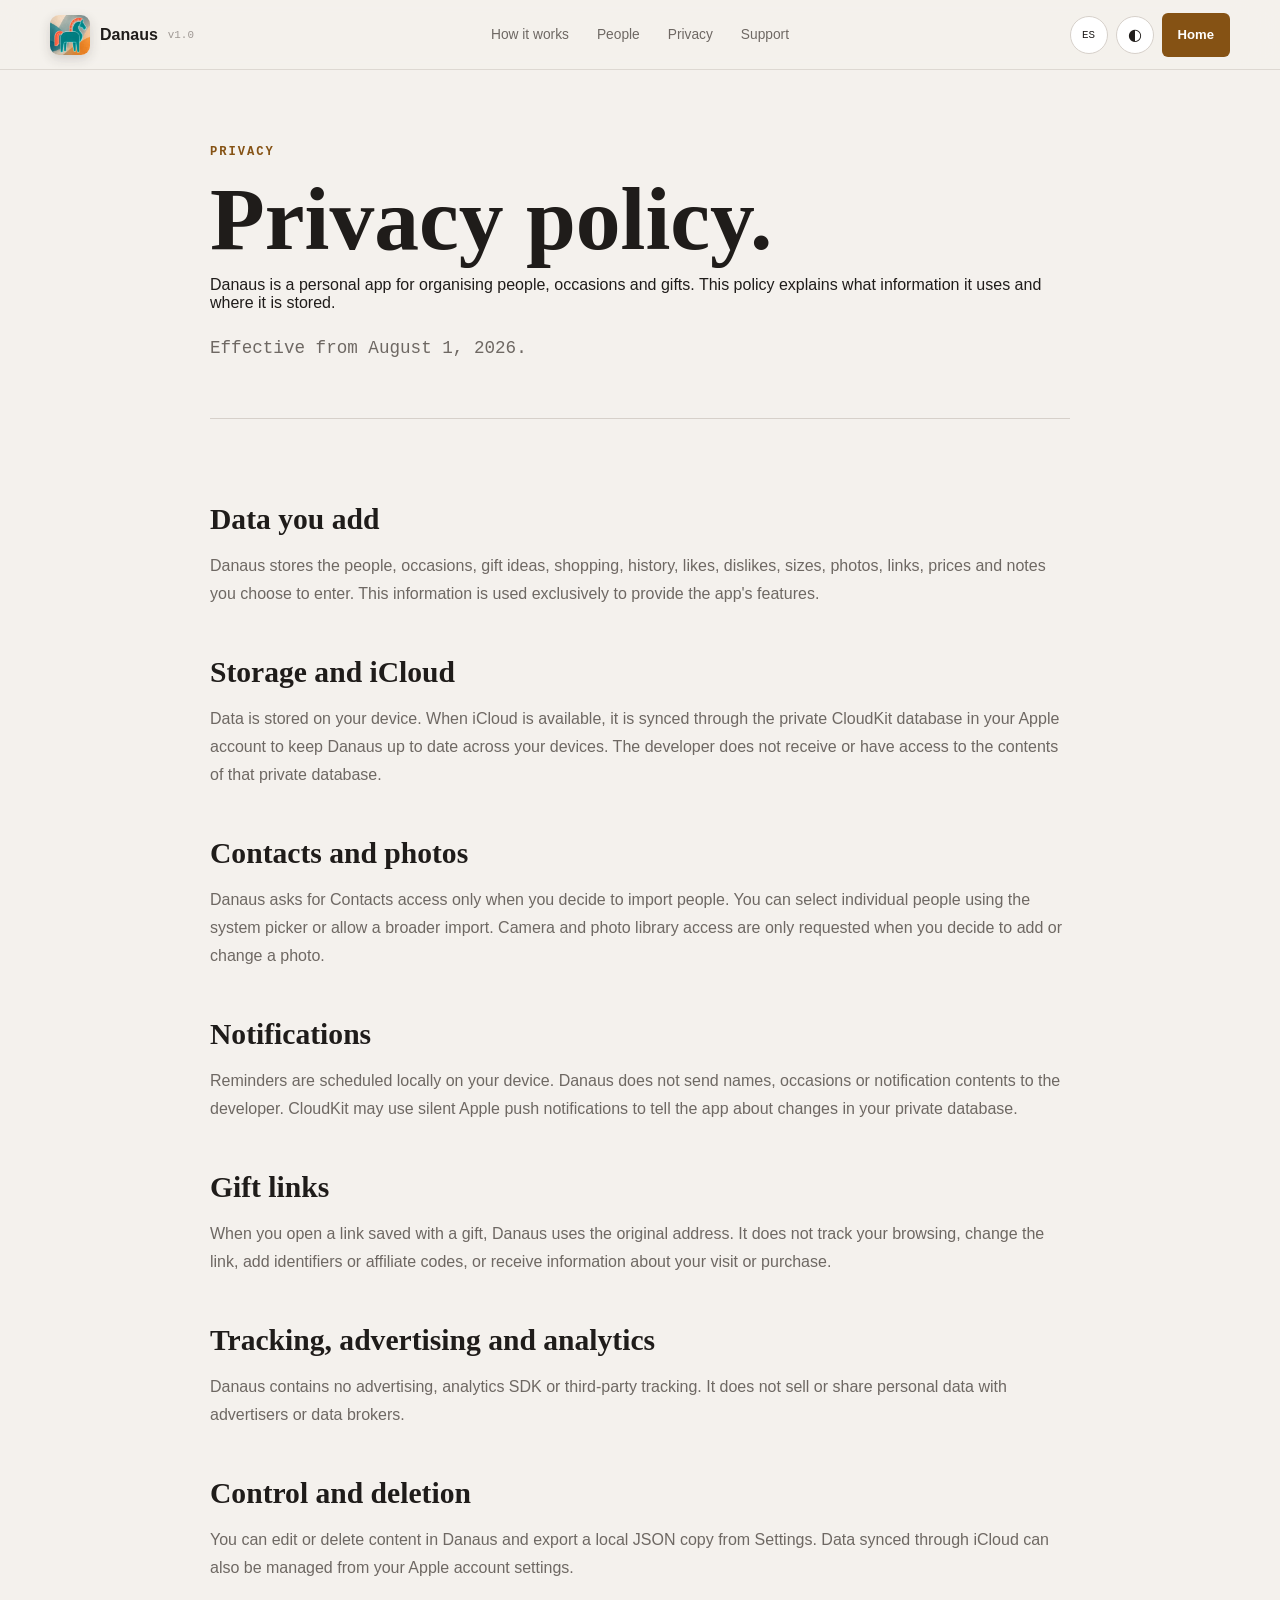
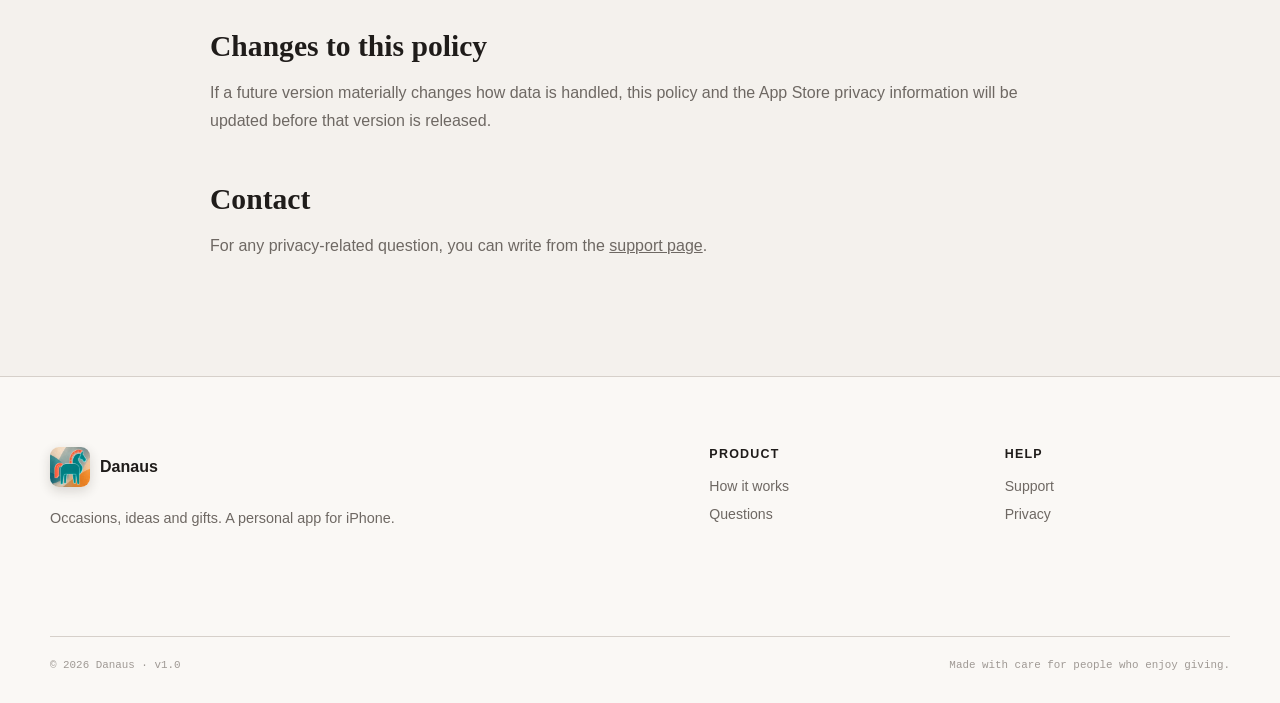
==== commit 1eaaf3f7: "Document beta 3 features on website" ====
--- a/privacy.html
+++ b/privacy.html
@@ -38,7 +38,7 @@
       <p class="eyebrow" data-copy="privacyPolicyEyebrow">Privacidad</p>
       <h1 data-copy="privacyPolicyTitle">Política de privacidad.</h1>
       <p data-copy="privacyPolicyLead">Danaus es una aplicación personal para organizar personas, ocasiones y regalos. Esta política explica qué información utiliza y dónde se almacena.</p>
-      <p class="document-meta" data-copy="privacyEffective">En vigor desde el 28 de julio de 2026.</p>
+      <p class="document-meta" data-copy="privacyEffective">En vigor desde el 1 de agosto de 2026.</p>
     </header>
 
     <article class="document">
@@ -53,6 +53,9 @@
 
       <h2 data-copy="policyNotificationsTitle">Notificaciones</h2>
       <p data-copy="policyNotificationsText">Los recordatorios se programan localmente en el dispositivo. Danaus no envía al desarrollador los nombres, las ocasiones ni el contenido de las notificaciones. CloudKit puede utilizar notificaciones remotas silenciosas de Apple para informar a la app de cambios en tu base privada.</p>
+
+      <h2 data-copy="policyLinksTitle">Enlaces de regalos</h2>
+      <p data-copy="policyLinksText">Cuando abres un enlace guardado en un regalo, Danaus utiliza la dirección original. No rastrea la navegación, no modifica el enlace, no añade identificadores ni códigos de afiliación y no recibe información sobre tu visita o compra.</p>
 
       <h2 data-copy="policyTrackingTitle">Seguimiento, publicidad y analítica</h2>
       <p data-copy="policyTrackingText">Danaus no contiene publicidad, SDK de analítica ni seguimiento de terceros. No vende ni comparte datos personales con anunciantes o intermediarios de datos.</p>
--- a/styles.css
+++ b/styles.css
@@ -130,6 +130,11 @@
 }
 
 .brand img {
+  width: 40px;
+  height: 40px;
+  flex: 0 0 40px;
+  object-fit: contain;
+  aspect-ratio: 1;
   border-radius: 9px;
   box-shadow: 0 4px 12px rgba(36, 29, 22, 0.16);
 }
@@ -501,191 +506,102 @@
   display: grid;
   place-items: center;
   perspective: 1200px;
-}
-
-.phone {
+  margin: 0;
+}
+
+.iphone-device {
   position: relative;
-  width: min(420px, 100%);
-  min-height: 770px;
-  padding: 25px 24px 88px;
-  overflow: hidden;
-  border: 9px solid var(--ink);
-  border-radius: 54px;
-  background: var(--background);
-  box-shadow: 0 38px 100px rgba(32, 24, 17, 0.24);
-  transform: rotateY(-6deg) rotateX(2deg);
-}
-
-.phone::before {
+  z-index: 0;
+  width: min(414px, 88vw);
+  padding: 9px;
+  border: 1px solid #4c4b49;
+  border-radius: 65px;
+  background:
+    linear-gradient(115deg, #242422 0%, #77736e 18%, #1c1c1b 30%, #121211 73%, #65615d 88%, #20201f 100%);
+  box-shadow:
+    0 50px 110px rgba(32, 24, 17, 0.28),
+    0 18px 38px rgba(32, 24, 17, 0.18),
+    inset 0 0 0 1px rgba(255, 255, 255, 0.25);
+  transform: rotate(1.5deg);
+}
+
+.iphone-device::before {
   content: "";
   position: absolute;
-  top: 13px;
+  z-index: 3;
+  top: 15px;
   left: 50%;
-  width: 105px;
-  height: 30px;
+  width: 31%;
+  height: 31px;
   transform: translateX(-50%);
+  border: 1px solid rgba(255, 255, 255, 0.08);
   border-radius: 999px;
-  background: var(--ink);
-}
-
-.phone-status {
-  display: flex;
-  justify-content: space-between;
-  padding: 2px 8px 28px;
-  font-size: 0.72rem;
-  font-weight: 700;
-}
-
-.phone-toolbar {
-  display: grid;
-  grid-template-columns: auto auto 1fr;
-  gap: 8px;
-}
-
-.phone-toolbar button {
-  min-height: 38px;
-  border: 1px solid var(--line);
-  border-radius: 18px;
-  background: color-mix(in srgb, var(--surface), transparent 10%);
-  color: var(--ink);
-}
-
-.phone-toolbar button:last-child {
-  justify-self: end;
-  width: 42px;
+  background: #050505;
+  box-shadow: 0 1px 3px rgba(0, 0, 0, 0.55);
+}
+
+.iphone-device::after {
+  content: "";
+  position: absolute;
+  z-index: -1;
+  inset: 3% 5% -3%;
   border-radius: 50%;
-  color: var(--accent);
-  font-size: 1.25rem;
-}
-
-.phone > h3 {
-  margin: 28px 0 27px;
-  font-family: var(--serif);
-  font-size: 2.55rem;
-  font-weight: 600;
-}
-
-.occasion-group {
-  margin-top: 24px;
-}
-
-.occasion-group > p {
-  display: flex;
-  align-items: center;
-  gap: 12px;
-  margin: 0 0 7px;
-  color: var(--muted);
-  font-family: var(--mono);
-  font-size: 0.65rem;
-  font-weight: 700;
-  letter-spacing: 0.12em;
-  text-transform: uppercase;
-}
-
-.occasion-group > p::after {
-  content: "";
-  height: 1px;
-  flex: 1;
-  background: var(--line);
-}
-
-.person-row {
-  min-height: 78px;
-  display: grid;
-  grid-template-columns: 48px minmax(0, 1fr) auto;
-  align-items: center;
-  gap: 12px;
-  border-bottom: 1px solid var(--line);
-}
-
-.avatar {
-  width: 44px;
-  height: 44px;
-  display: grid;
-  place-items: center;
-  border-radius: 50%;
-  color: #fff;
-  font-family: var(--serif);
-  font-size: 1.1rem;
-}
-
-.avatar-coral { background: #c75b44; }
-.avatar-teal { background: #337d82; }
-.avatar-gold { background: #a87518; }
-
-.person-copy {
-  min-width: 0;
-}
-
-.person-copy strong,
-.person-copy small {
+  background: rgba(166, 112, 20, 0.17);
+  filter: blur(38px);
+}
+
+.iphone-screen {
+  position: relative;
+  overflow: hidden;
+  border: 1px solid #0a0a09;
+  border-radius: 55px;
+  background: #f7f3ee;
+  box-shadow:
+    0 0 0 1px rgba(255, 255, 255, 0.12),
+    inset 0 0 0 1px rgba(0, 0, 0, 0.16);
+}
+
+.iphone-screen img {
+  width: 100%;
+  height: auto;
   display: block;
 }
 
-.person-copy strong {
-  overflow: hidden;
-  font-family: var(--serif);
-  font-size: 1.03rem;
-  font-weight: 600;
-  text-overflow: ellipsis;
-  white-space: nowrap;
-}
-
-.person-copy small {
-  margin-top: 4px;
-  color: var(--muted);
-  font-size: 0.72rem;
-}
-
-.dot {
-  width: 7px;
-  height: 7px;
-  display: inline-block;
-  margin-right: 6px;
-  border-radius: 50%;
-}
-
-.birthday-dot { background: var(--birthday); }
-.anniversary-dot { background: var(--anniversary); }
-.kings-dot { background: var(--kings); }
-
-.person-row time {
-  color: var(--accent);
-  font-family: var(--serif);
-  font-size: 0.88rem;
-}
-
-.tab-bar {
+.device-button {
   position: absolute;
-  right: 14px;
-  bottom: 14px;
-  left: 14px;
-  height: 64px;
-  display: grid;
-  grid-template-columns: repeat(5, 1fr);
-  align-items: center;
-  padding: 5px;
-  border: 1px solid var(--line);
-  border-radius: 28px;
-  background: color-mix(in srgb, var(--surface), transparent 8%);
-  box-shadow: 0 10px 28px rgba(31, 24, 18, 0.12);
-}
-
-.tab-bar span {
-  height: 52px;
-  display: grid;
-  place-items: center;
-  padding: 3px;
-  color: var(--muted);
-  font-size: 0.58rem;
-  text-align: center;
-}
-
-.tab-bar .selected {
-  border-radius: 23px;
-  background: var(--accent-fill);
-  color: var(--accent-strong);
-  font-weight: 700;
+  z-index: -1;
+  width: 5px;
+  border: 1px solid #343331;
+  background: linear-gradient(90deg, #181817, #77736f 54%, #212120);
+  box-shadow: 0 2px 4px rgba(0, 0, 0, 0.28);
+}
+
+.device-button-action {
+  top: 126px;
+  left: -5px;
+  height: 31px;
+  border-radius: 4px 0 0 4px;
+}
+
+.device-button-volume-up {
+  top: 184px;
+  left: -5px;
+  height: 63px;
+  border-radius: 5px 0 0 5px;
+}
+
+.device-button-volume-down {
+  top: 262px;
+  left: -5px;
+  height: 63px;
+  border-radius: 5px 0 0 5px;
+}
+
+.device-button-power {
+  top: 205px;
+  right: -5px;
+  height: 98px;
+  border-radius: 0 5px 5px 0;
 }
 
 .people-section {
@@ -763,23 +679,12 @@
 
 .privacy-visual img {
   width: 78%;
+  height: auto;
+  object-fit: contain;
+  aspect-ratio: 1;
   border-radius: 22%;
   box-shadow: 0 28px 80px rgba(0, 0, 0, 0.28);
   transform: rotate(-3deg);
-}
-
-.cloud-label {
-  position: absolute;
-  right: 0;
-  bottom: 12%;
-  padding: 10px 15px;
-  border: 1px solid rgba(255, 255, 255, 0.2);
-  border-radius: 6px;
-  background: rgba(255, 255, 255, 0.13);
-  color: #fff;
-  font-family: var(--mono);
-  font-size: 0.75rem;
-  backdrop-filter: blur(12px);
 }
 
 .privacy-facts {
@@ -868,10 +773,21 @@
 
 .closing-icon {
   width: 150px;
+  height: 150px;
   margin-bottom: 34px;
 }
 
+.closing-icon picture {
+  width: 100%;
+  height: 100%;
+  display: block;
+}
+
 .closing-icon img {
+  width: 100%;
+  height: 100%;
+  object-fit: contain;
+  aspect-ratio: 1;
   border-radius: 29px;
   box-shadow: var(--shadow);
 }
@@ -1134,11 +1050,14 @@
     min-height: 650px;
   }
 
-  .phone {
-    min-height: 700px;
-    border-width: 7px;
-    border-radius: 44px;
+  .iphone-device {
+    width: min(390px, 86vw);
+    border-radius: 59px;
     transform: none;
+  }
+
+  .iphone-screen {
+    border-radius: 50px;
   }
 
   .privacy-section {
